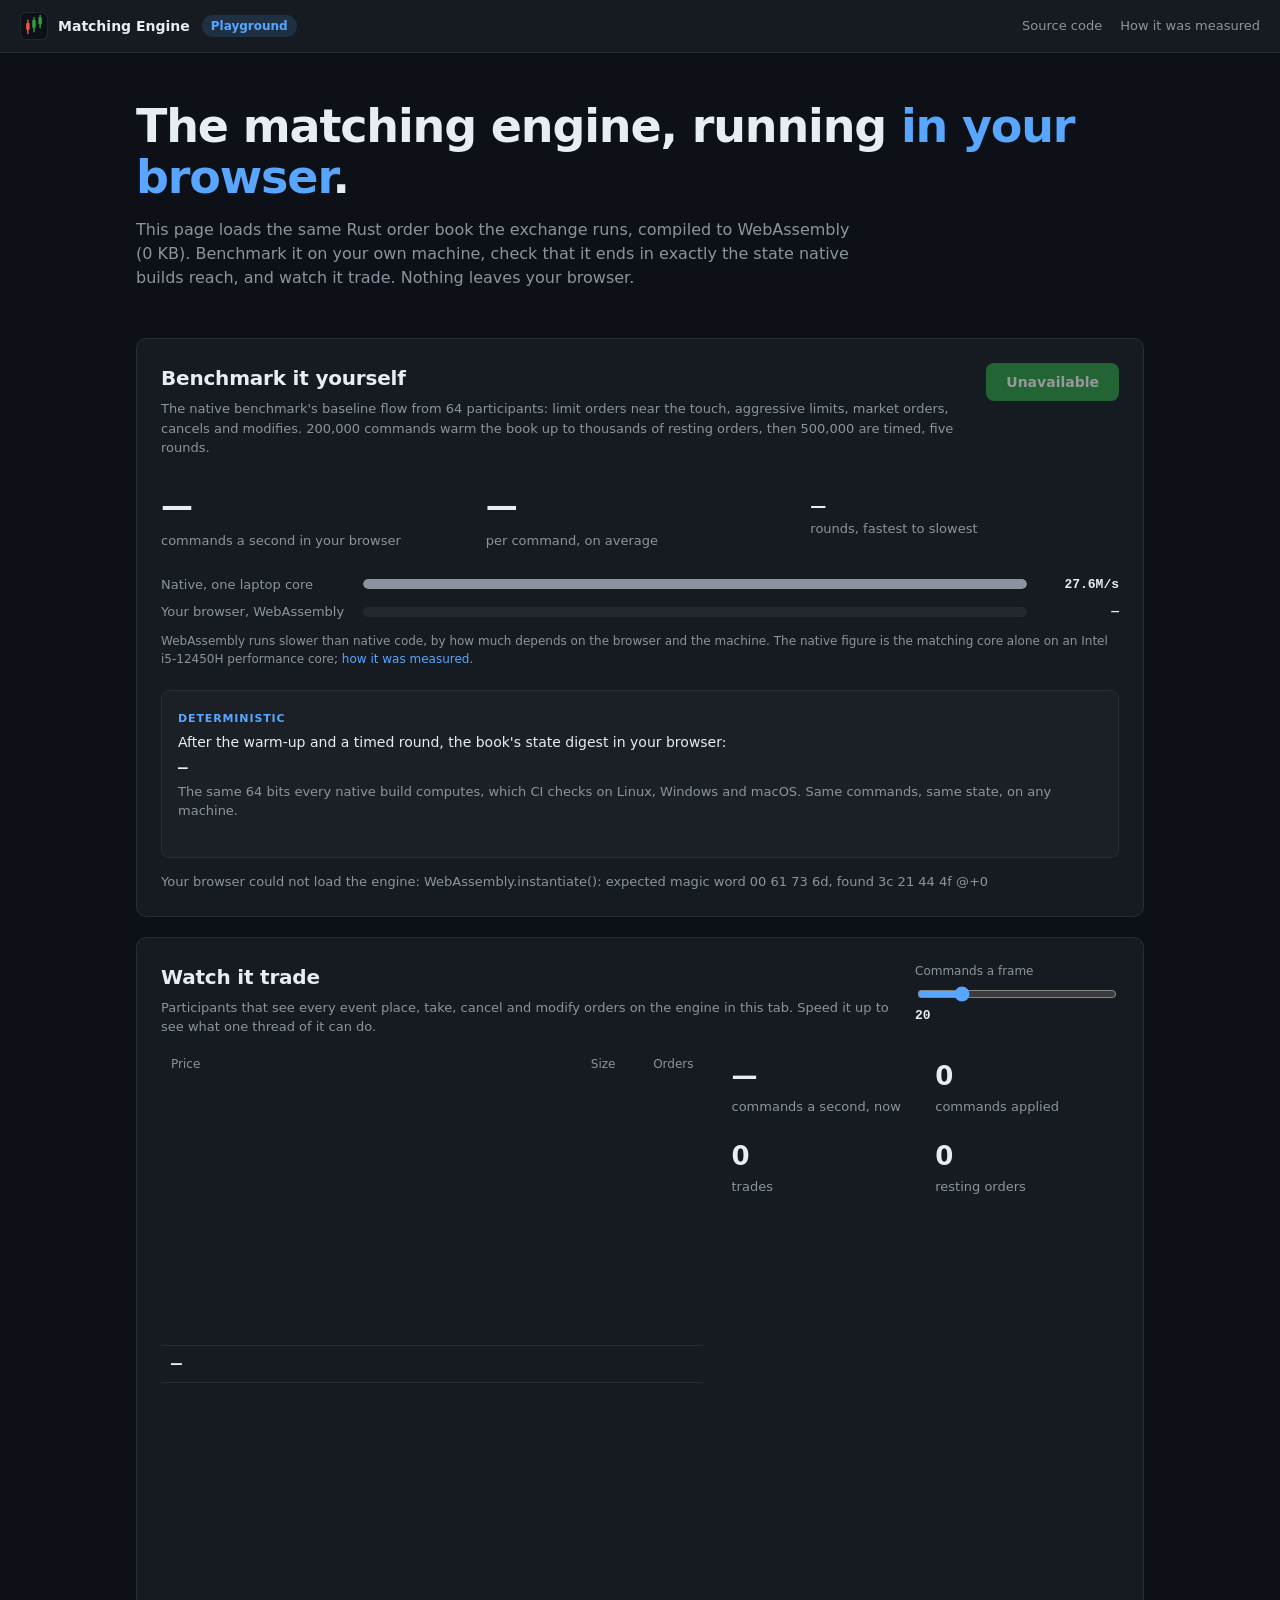
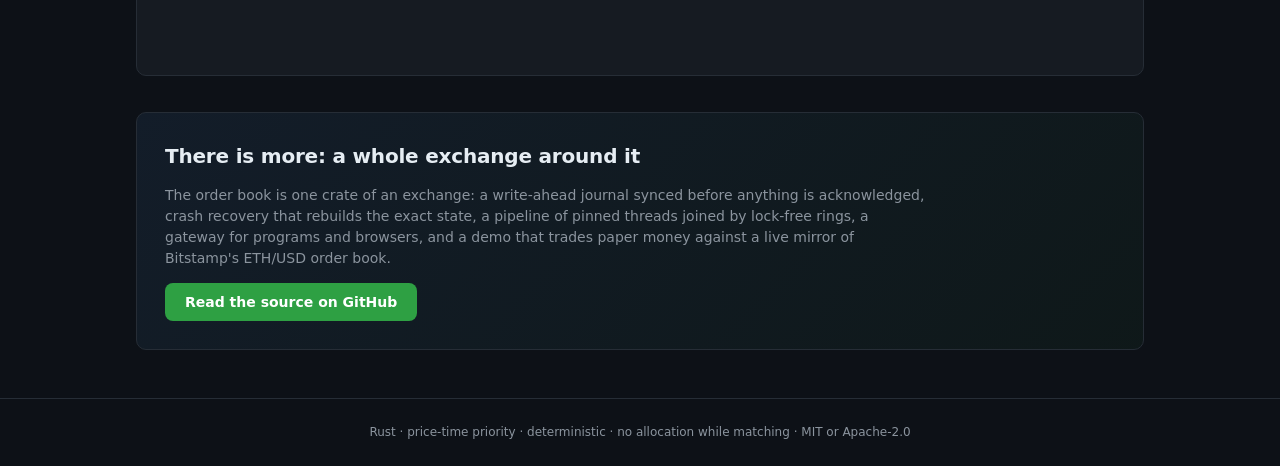
==== crates/playground/web/index.html @ b87e61f5 "Run the order book in the browser A new crate, crates/playground, compiles the order book to WebAsse" ====
<!doctype html>
<html lang="en">
<head>
<meta charset="utf-8">
<meta name="viewport" content="width=device-width, initial-scale=1">
<meta http-equiv="Content-Security-Policy" content="default-src 'self'; script-src 'self' 'wasm-unsafe-eval'; base-uri 'none'; form-action 'none';">
<title>Matching Engine Playground</title>
<meta name="description" content="A Rust exchange matching engine, compiled to WebAssembly and running in your browser: benchmark it on your own machine, and watch its order book trade.">
<meta property="og:title" content="A matching engine in Rust, running in your browser">
<meta property="og:description" content="Benchmark the order book on your own machine, check its state digest against native builds, and watch it trade. Nothing leaves your browser.">
<meta property="og:type" content="website">
<meta property="og:image" content="https://kadircanyildirm-crypto.github.io/low-latency-matching-engine/og.png">
<meta name="twitter:card" content="summary_large_image">
<link rel="icon" href="favicon.svg" type="image/svg+xml">
<link rel="stylesheet" href="style.css">
</head>
<body>
<header class="top">
  <a class="brand" href="https://github.com/kadircanyildirm-crypto/low-latency-matching-engine">
    <svg class="logo" viewBox="0 0 32 32" aria-hidden="true">
      <rect class="logo-bg" x="0.5" y="0.5" width="31" height="31" rx="7"/>
      <path class="logo-sell logo-wick" d="M9 9.5v15"/><rect class="logo-sell" x="7" y="12.5" width="4" height="8" rx="1"/>
      <path class="logo-buy logo-wick" d="M16 6.5v16"/><rect class="logo-buy" x="14" y="9" width="4" height="9" rx="1"/>
      <path class="logo-buy logo-wick" d="M23 4v14"/><rect class="logo-buy" x="21" y="6" width="4" height="8" rx="1"/>
    </svg>
    <span>Matching Engine</span>
  </a>
  <span class="pill">Playground</span>
  <nav>
    <a href="https://github.com/kadircanyildirm-crypto/low-latency-matching-engine">Source code</a>
    <a href="https://github.com/kadircanyildirm-crypto/low-latency-matching-engine/blob/main/docs/COMPARISON.md">How it was measured</a>
  </nav>
</header>

<main>
  <section class="hero">
    <h1>The matching engine, running <em>in your browser</em>.</h1>
    <p>
      This page loads the same Rust order book the exchange runs, compiled to WebAssembly
      (<span id="size">85 KB</span>). Benchmark it on your own machine, check that it ends in
      exactly the state native builds reach, and watch it trade. Nothing leaves your browser.
    </p>
  </section>

  <section class="card" aria-labelledby="bench-title">
    <div class="card-head">
      <div>
        <h2 id="bench-title">Benchmark it yourself</h2>
        <p class="sub">The native benchmark's baseline flow from 64 participants: limit orders near the
          touch, aggressive limits, market orders, cancels and modifies. 200,000 commands warm the
          book up to <span id="resting">thousands of</span> resting orders, then 500,000 are timed,
          five rounds.</p>
      </div>
      <button id="run" class="primary" type="button" disabled>Loading…</button>
    </div>
    <div class="results">
      <div class="figure">
        <b id="rate">—</b>
        <span>commands a second in your browser</span>
      </div>
      <div class="figure">
        <b id="per">—</b>
        <span>per command, on average</span>
      </div>
      <div class="figure">
        <b id="rounds">—</b>
        <span>rounds, fastest to slowest</span>
      </div>
    </div>
    <div class="compare" aria-label="Your browser against the native build">
      <div class="bar-row">
        <span class="label">Native, one laptop core</span>
        <span class="track"><i id="bar-native" class="full"></i></span>
        <span class="value">27.6M/s</span>
      </div>
      <div class="bar-row">
        <span class="label">Your browser, WebAssembly</span>
        <span class="track"><i id="bar-browser" class="mine"></i></span>
        <span class="value" id="bar-browser-value">—</span>
      </div>
      <p class="note">WebAssembly runs slower than native code, by how much depends on the browser
        and the machine. The native figure is the matching core alone on an Intel i5-12450H
        performance core; <a href="https://github.com/kadircanyildirm-crypto/low-latency-matching-engine/blob/main/docs/COMPARISON.md">how it was measured</a>.</p>
    </div>
    <div class="digest" id="digest-box">
      <div>
        <span class="eyebrow">Deterministic</span>
        <p>After the warm-up and a timed round, the book's state digest in your browser:</p>
        <code id="digest">—</code>
        <p class="sub" id="digest-note">The same 64 bits every native build computes, which CI checks on Linux,
          Windows and macOS. Same commands, same state, on any machine.</p>
      </div>
      <span class="check" id="check" aria-live="polite"></span>
    </div>
    <p class="status" id="status" aria-live="polite"></p>
  </section>

  <section class="card" aria-labelledby="live-title">
    <div class="card-head">
      <div>
        <h2 id="live-title">Watch it trade</h2>
        <p class="sub">Participants that see every event place, take, cancel and modify orders on the
          engine in this tab. Speed it up to see what one thread of it can do.</p>
      </div>
      <label class="speed">
        <span>Commands a frame</span>
        <input id="speed" type="range" min="0" max="5" step="1" value="1">
        <output id="speed-value">20</output>
      </label>
    </div>
    <div class="live">
      <div class="ladder">
        <div class="ladder-head"><span>Price</span><span>Size</span><span>Orders</span></div>
        <div id="asks" class="side asks"></div>
        <div class="mid"><b id="last">—</b><span id="spread"></span></div>
        <div id="bids" class="side bids"></div>
      </div>
      <div class="live-stats">
        <div class="figure"><b id="live-rate">—</b><span>commands a second, now</span></div>
        <div class="figure"><b id="live-commands">0</b><span>commands applied</span></div>
        <div class="figure"><b id="live-trades">0</b><span>trades</span></div>
        <div class="figure"><b id="live-orders">0</b><span>resting orders</span></div>
      </div>
    </div>
  </section>

  <section class="more">
    <h2>There is more: a whole exchange around it</h2>
    <p>The order book is one crate of an exchange: a write-ahead journal synced before anything is
      acknowledged, crash recovery that rebuilds the exact state, a pipeline of pinned threads
      joined by lock-free rings, a gateway for programs and browsers, and a demo that trades paper
      money against a live mirror of Bitstamp's ETH/USD order book.</p>
    <a class="primary link" href="https://github.com/kadircanyildirm-crypto/low-latency-matching-engine">Read the source on GitHub</a>
  </section>
</main>

<footer>Rust · price-time priority · deterministic · no allocation while matching · MIT or Apache-2.0</footer>
<script src="app.js"></script>
</body>
</html>
---- crates/playground/web/style.css ----
:root {
  --bg: #0d1117;
  --panel: #161b22;
  --line: #262d36;
  --text: #e6edf3;
  --muted: #8b949e;
  --buy: #2ea043;
  --buy-soft: rgba(46, 160, 67, 0.18);
  --sell: #f85149;
  --sell-soft: rgba(248, 81, 73, 0.18);
  --accent: #58a6ff;
  --accent-soft: rgba(88, 166, 255, 0.15);
  --radius: 10px;
  --font: system-ui, -apple-system, "Segoe UI", Roboto, "Helvetica Neue", Arial, sans-serif;
  --mono: ui-monospace, "SF Mono", "Cascadia Mono", "Segoe UI Mono", Menlo, Consolas, monospace;
}

* { box-sizing: border-box; }
html { color-scheme: dark; }
body {
  margin: 0;
  background: var(--bg);
  color: var(--text);
  font: 14px/1.5 var(--font);
}
a { color: var(--accent); text-decoration: none; }
a:hover { text-decoration: underline; }
:focus-visible { outline: 2px solid var(--accent); outline-offset: 2px; }

/* ---------- Top bar ---------- */
.top {
  display: flex; align-items: center; gap: 12px; flex-wrap: wrap;
  padding: 12px 20px;
  border-bottom: 1px solid var(--line);
  background: var(--panel);
}
.brand { display: flex; align-items: center; gap: 10px; color: var(--text); font-weight: 650; }
.brand:hover { text-decoration: none; }
.logo { width: 28px; height: 28px; }
.logo-bg { fill: var(--bg); stroke: var(--line); stroke-width: 1; }
.logo-buy { fill: var(--buy); }
.logo-sell { fill: var(--sell); }
.logo-wick { stroke-width: 1.6; stroke-linecap: round; fill: none; }
.logo-buy.logo-wick { stroke: var(--buy); }
.logo-sell.logo-wick { stroke: var(--sell); }
.pill {
  padding: 2px 9px; border-radius: 999px; font-size: 12px; font-weight: 600;
  color: var(--accent); background: var(--accent-soft);
}
.top nav { margin-left: auto; display: flex; gap: 18px; font-size: 13px; }
.top nav a { color: var(--muted); }
.top nav a:hover { color: var(--text); }

/* ---------- Layout ---------- */
main { max-width: 1040px; margin: 0 auto; padding: 0 16px 48px; }
.hero { padding: 48px 0 28px; }
.hero h1 {
  margin: 0; font-size: clamp(30px, 5vw, 46px); line-height: 1.1; letter-spacing: -0.025em;
}
.hero h1 em { font-style: normal; color: var(--accent); }
.hero p { max-width: 720px; margin: 16px 0 0; color: var(--muted); font-size: 16px; }

.card {
  margin-top: 20px; padding: 24px;
  background: var(--panel); border: 1px solid var(--line); border-radius: var(--radius);
}
.card-head { display: flex; gap: 24px; align-items: flex-start; justify-content: space-between; flex-wrap: wrap; }
.card-head > div { flex: 1 1 420px; }
h2 { margin: 0; font-size: 20px; letter-spacing: -0.01em; }
.sub { margin: 6px 0 0; color: var(--muted); font-size: 13px; }

button.primary, a.primary {
  display: inline-block; border: 0; border-radius: 8px; padding: 11px 20px;
  background: var(--buy); color: #fff; font: 600 14px var(--font); cursor: pointer;
}
button.primary:hover:not(:disabled), a.primary:hover { filter: brightness(1.1); text-decoration: none; }
button.primary:disabled { opacity: 0.55; cursor: progress; }

/* ---------- Benchmark ---------- */
.results { display: grid; grid-template-columns: repeat(3, 1fr); gap: 16px; margin-top: 24px; }
.figure b { display: block; font-size: 32px; font-weight: 750; letter-spacing: -0.02em; font-variant-numeric: tabular-nums; }
.figure span { color: var(--muted); font-size: 13px; }
#rounds { font-size: 16px; font-weight: 600; padding-top: 12px; }

.compare { margin-top: 24px; }
.bar-row { display: grid; grid-template-columns: 190px 1fr 80px; gap: 12px; align-items: center; margin-top: 8px; }
.bar-row .label { color: var(--muted); font-size: 13px; }
.bar-row .value { font: 600 13px var(--mono); text-align: right; }
.track { height: 10px; border-radius: 5px; background: rgba(230, 237, 243, 0.06); overflow: hidden; }
.track i { display: block; height: 100%; width: 0; background: var(--muted); border-radius: 5px; transition: width 0.6s ease; }
.track i.mine { background: var(--accent); }
.track i.full { width: 100%; }
.note { color: var(--muted); font-size: 12px; margin: 10px 0 0; }

.digest {
  display: flex; gap: 16px; align-items: center; justify-content: space-between; flex-wrap: wrap;
  margin-top: 22px; padding: 16px; border: 1px solid var(--line); border-radius: 8px;
  background: rgba(230, 237, 243, 0.025);
}
.digest p { margin: 4px 0; }
.eyebrow { color: var(--accent); font-size: 11px; font-weight: 700; letter-spacing: 0.08em; text-transform: uppercase; }
code { font: 600 16px var(--mono); }
.check { font-weight: 650; }
.check.ok { color: var(--buy); }
.check.bad { color: var(--sell); }
.status { min-height: 20px; margin: 14px 0 0; color: var(--muted); font-size: 13px; }

/* ---------- Live book ---------- */
.speed { display: flex; flex-direction: column; gap: 4px; font-size: 12px; color: var(--muted); min-width: 200px; }
.speed input { width: 200px; accent-color: var(--accent); }
.speed output { font: 600 13px var(--mono); color: var(--text); }
.live { display: grid; grid-template-columns: minmax(0, 1.4fr) minmax(0, 1fr); gap: 28px; margin-top: 20px; }
.ladder { font: 13px var(--mono); font-variant-numeric: tabular-nums; }
.ladder-head, .row { display: grid; grid-template-columns: 1fr 1fr 70px; gap: 8px; padding: 0 10px; }
.ladder-head { color: var(--muted); font: 12px var(--font); padding-bottom: 6px; }
.ladder-head span:not(:first-child), .row span:not(:first-child) { text-align: right; }
.row { position: relative; height: 22px; align-items: center; }
.row i { position: absolute; right: 0; top: 2px; bottom: 2px; border-radius: 3px; transition: width 0.15s; }
.row span { position: relative; }
.asks .row i { background: var(--sell-soft); }
.bids .row i { background: var(--buy-soft); }
.asks .row span:first-child { color: var(--sell); }
.bids .row span:first-child { color: var(--buy); }
.row.empty { opacity: 0; }
.mid { display: flex; justify-content: space-between; align-items: baseline; padding: 8px 10px; margin: 4px 0; border-top: 1px solid var(--line); border-bottom: 1px solid var(--line); }
.mid b { font-size: 18px; }
.mid span { color: var(--muted); font: 12px var(--font); }
.live-stats { display: grid; grid-template-columns: 1fr 1fr; gap: 20px; align-content: start; }
.live-stats .figure b { font-size: 26px; }

/* ---------- More ---------- */
.more { margin-top: 36px; padding: 28px; border-radius: var(--radius); border: 1px solid var(--line);
  background: linear-gradient(135deg, rgba(88, 166, 255, 0.08), rgba(46, 160, 67, 0.05)); }
.more p { color: var(--muted); max-width: 760px; }
footer { padding: 24px; text-align: center; color: var(--muted); font-size: 12px; border-top: 1px solid var(--line); }

@media (max-width: 720px) {
  .results { grid-template-columns: 1fr; }
  .live { grid-template-columns: 1fr; }
  .bar-row { grid-template-columns: 1fr 64px; }
  .bar-row .label { grid-column: 1 / -1; }
  .top nav { margin-left: 0; width: 100%; }
}
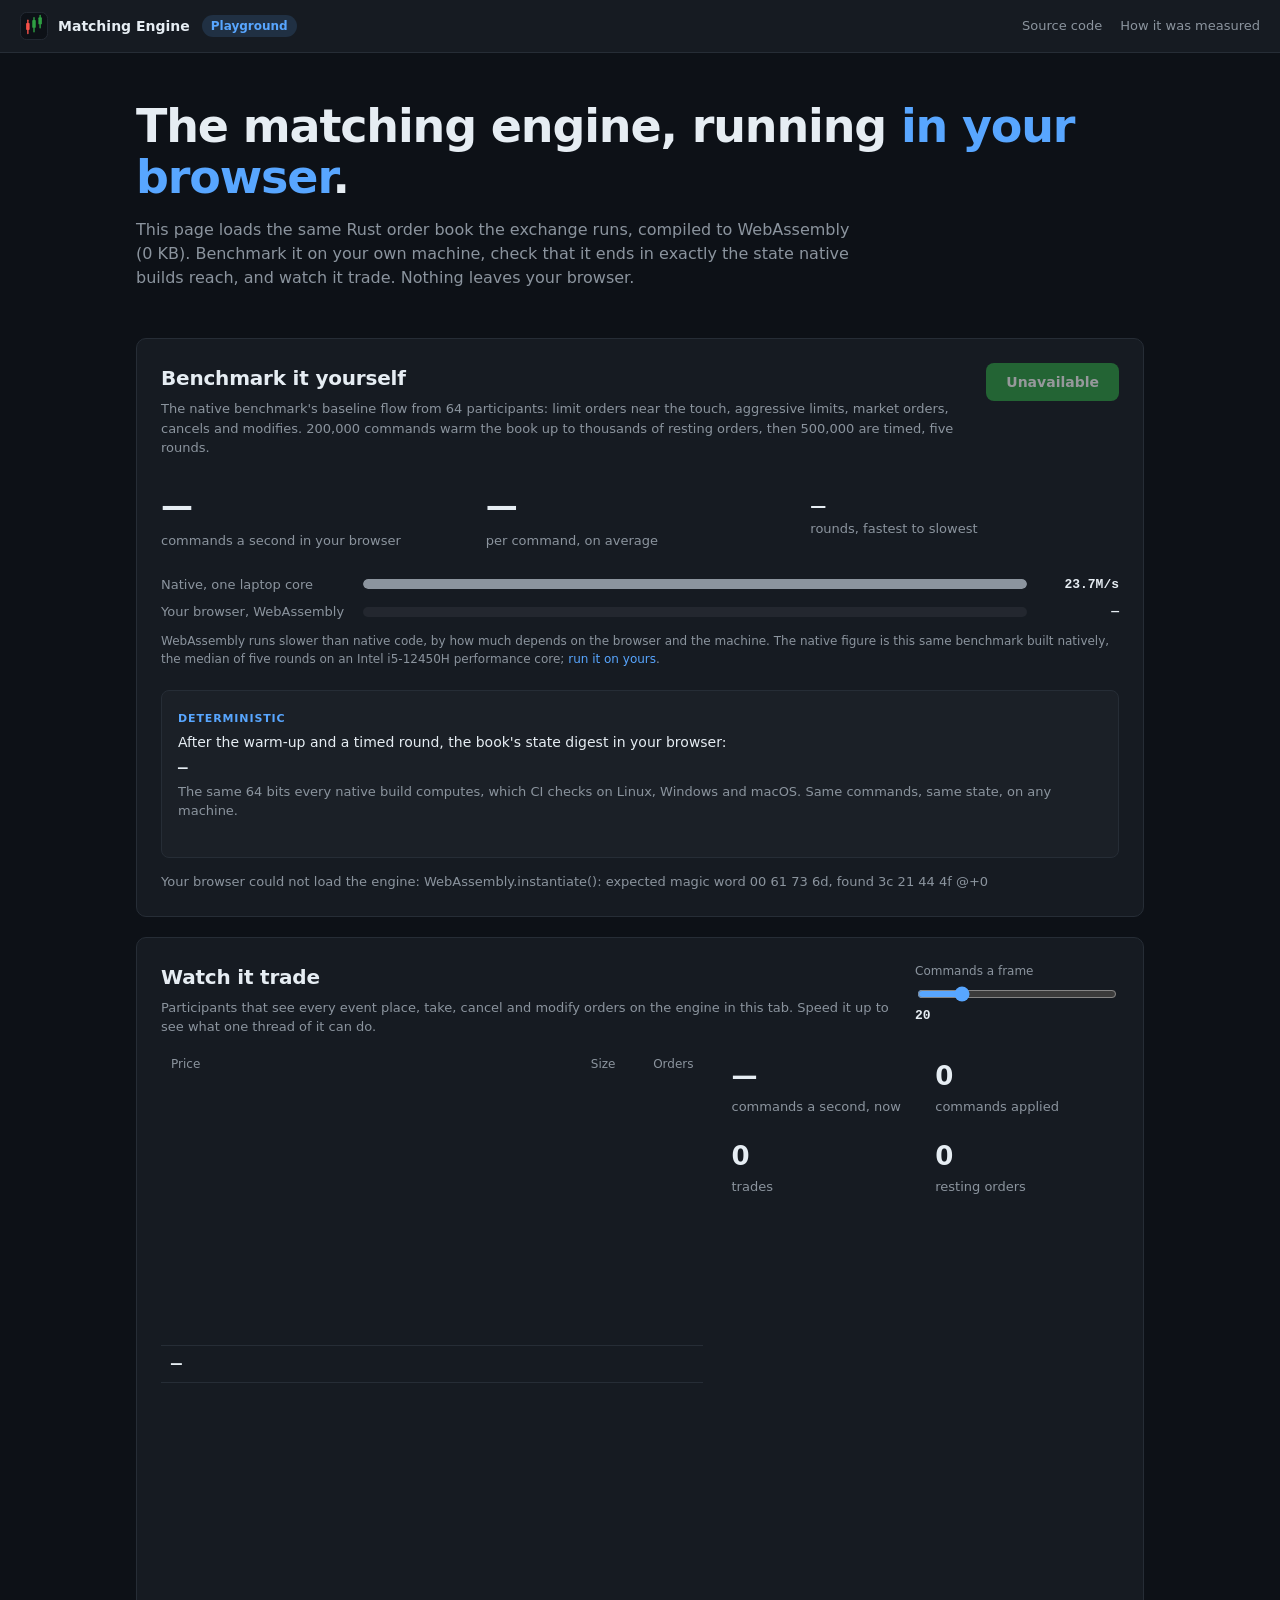
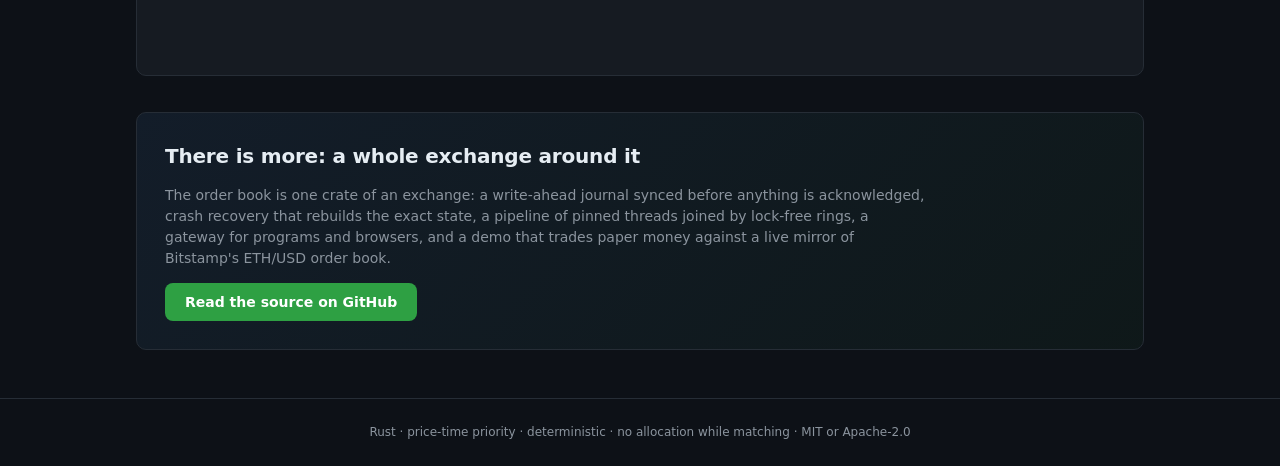
==== commit bac34702: "Hold the browser to the native figure of the same benchmark The playground set a browser's rate agai" ====
--- a/crates/playground/web/index.html
+++ b/crates/playground/web/index.html
@@ -9,8 +9,15 @@
 <meta property="og:title" content="A matching engine in Rust, running in your browser">
 <meta property="og:description" content="Benchmark the order book on your own machine, check its state digest against native builds, and watch it trade. Nothing leaves your browser.">
 <meta property="og:type" content="website">
-<meta property="og:image" content="https://kadircanyildirm-crypto.github.io/low-latency-matching-engine/og.png">
+<meta property="og:url" content="https://kadircanyildirm-crypto.github.io/low-latency-matching-engine/">
+<meta property="og:site_name" content="Low-latency matching engine">
+<meta property="og:image" content="https://kadircanyildirm-crypto.github.io/low-latency-matching-engine/card.png">
+<meta property="og:image:type" content="image/png">
+<meta property="og:image:width" content="1200">
+<meta property="og:image:height" content="630">
+<meta property="og:image:alt" content="The playground: a Rust matching engine benchmarked in the browser, with its state digest identical to native builds">
 <meta name="twitter:card" content="summary_large_image">
+<link rel="canonical" href="https://kadircanyildirm-crypto.github.io/low-latency-matching-engine/">
 <link rel="icon" href="favicon.svg" type="image/svg+xml">
 <link rel="stylesheet" href="style.css">
 </head>
@@ -37,7 +44,7 @@
     <h1>The matching engine, running <em>in your browser</em>.</h1>
     <p>
       This page loads the same Rust order book the exchange runs, compiled to WebAssembly
-      (<span id="size">85 KB</span>). Benchmark it on your own machine, check that it ends in
+      (<span id="size">86 KB</span>). Benchmark it on your own machine, check that it ends in
       exactly the state native builds reach, and watch it trade. Nothing leaves your browser.
     </p>
   </section>
@@ -71,7 +78,7 @@
       <div class="bar-row">
         <span class="label">Native, one laptop core</span>
         <span class="track"><i id="bar-native" class="full"></i></span>
-        <span class="value">27.6M/s</span>
+        <span class="value">23.7M/s</span>
       </div>
       <div class="bar-row">
         <span class="label">Your browser, WebAssembly</span>
@@ -79,8 +86,9 @@
         <span class="value" id="bar-browser-value">—</span>
       </div>
       <p class="note">WebAssembly runs slower than native code, by how much depends on the browser
-        and the machine. The native figure is the matching core alone on an Intel i5-12450H
-        performance core; <a href="https://github.com/kadircanyildirm-crypto/low-latency-matching-engine/blob/main/docs/COMPARISON.md">how it was measured</a>.</p>
+        and the machine. The native figure is this same benchmark built natively, the median of
+        five rounds on an Intel i5-12450H performance core;
+        <a href="https://github.com/kadircanyildirm-crypto/low-latency-matching-engine/blob/main/crates/playground/examples/native.rs">run it on yours</a>.</p>
     </div>
     <div class="digest" id="digest-box">
       <div>
